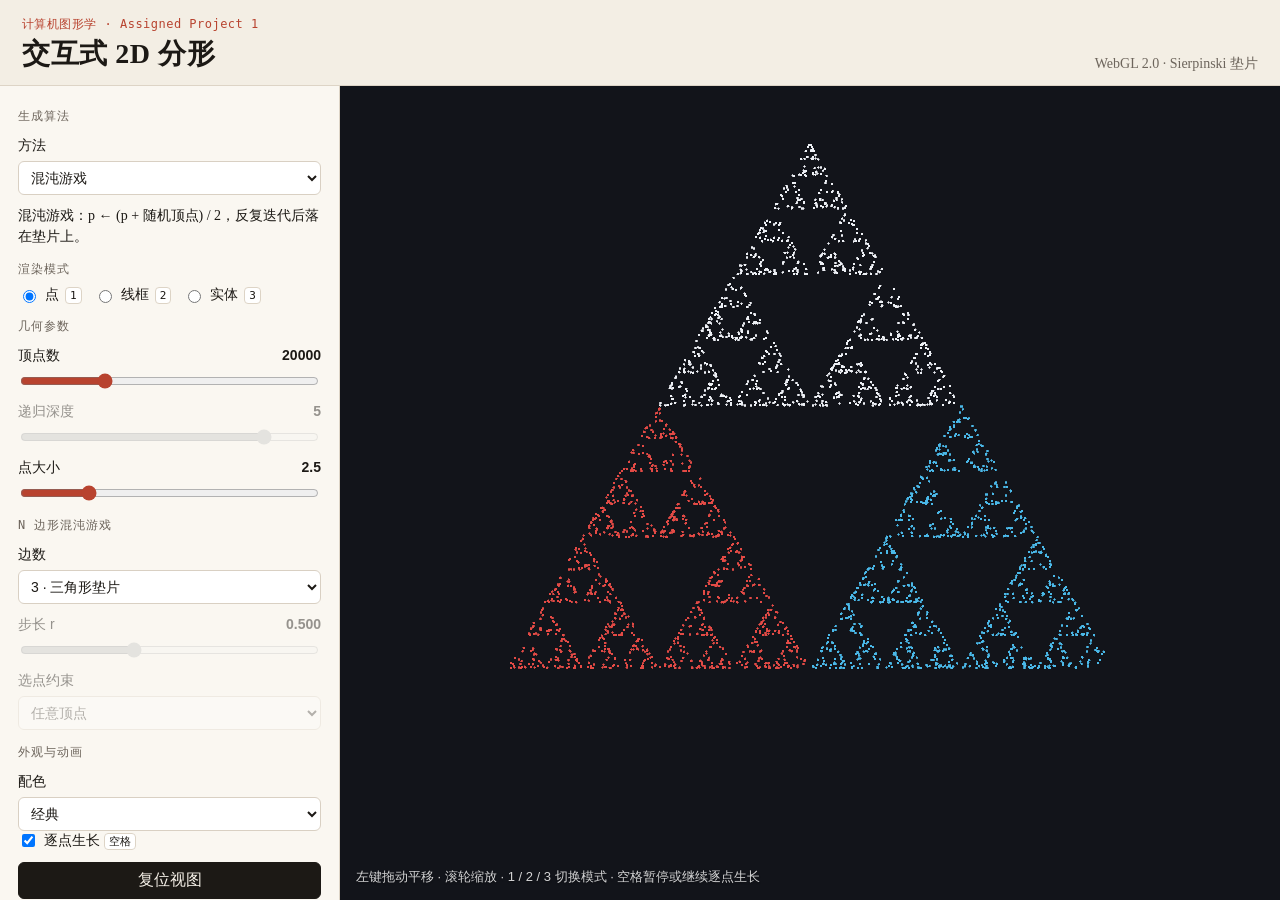
==== AP-1/index.html @ 7cd96787 "完成 AP1 交互式二维分形。 用混沌游戏和递归细分生成 Sierpinski 垫片，并带上参数面板、键鼠交互和可直接打开的静态页面。  Co-authored-by: Cursor <cursora" ====
<!DOCTYPE html>
<html lang="zh-CN">
<head>
  <meta charset="utf-8">
  <meta name="viewport" content="width=device-width, initial-scale=1">
  <title>AP1 · 交互式 2D 分形</title>
  <link rel="stylesheet" href="css/style.css">
</head>
<body>
  <header class="topbar">
    <div>
      <p class="eyebrow">计算机图形学 · Assigned Project 1</p>
      <h1>交互式 2D 分形</h1>
    </div>
    <p class="topbar-note">WebGL 2.0 · Sierpinski 垫片</p>
  </header>

  <main>
    <section class="panel" aria-label="参数面板">
      <fieldset>
        <legend>生成算法</legend>
        <label class="select-field">
          <span>方法</span>
          <select id="algorithm">
            <option value="chaos">混沌游戏</option>
            <option value="recursive">递归细分</option>
            <option value="tetra">四面体垫片（3D 预览）</option>
          </select>
        </label>
        <p id="formula" class="formula"></p>
      </fieldset>

      <fieldset>
        <legend>渲染模式</legend>
        <div class="mode-row">
          <label><input type="radio" name="mode" id="mode-points" value="points" checked> 点 <kbd>1</kbd></label>
          <label><input type="radio" name="mode" id="mode-lines" value="lines"> 线框 <kbd>2</kbd></label>
          <label><input type="radio" name="mode" id="mode-triangles" value="triangles"> 实体 <kbd>3</kbd></label>
        </div>
      </fieldset>

      <fieldset>
        <legend>几何参数</legend>
        <label class="slider-field" id="vertex-count-field">
          <span>顶点数 <strong id="vertex-count-value">20000</strong></span>
          <input id="vertex-count" type="range" min="5000" max="60000" step="1000" value="20000">
        </label>
        <label class="slider-field" id="depth-field">
          <span>递归深度 <strong id="depth-value">5</strong></span>
          <input id="depth" type="range" min="0" max="6" step="1" value="5">
        </label>
        <label class="slider-field" id="point-size-field">
          <span>点大小 <strong id="point-size-value">2.5</strong></span>
          <input id="point-size" type="range" min="1" max="8" step="0.5" value="2.5">
        </label>
      </fieldset>

      <fieldset>
        <legend>n 边形混沌游戏</legend>
        <label class="select-field" id="ngon-field">
          <span>边数</span>
          <select id="sides">
            <option value="3">3 · 三角形垫片</option>
            <option value="4">4 · 四边形</option>
            <option value="5">5 · 五边形</option>
            <option value="6">6 · 六边形</option>
          </select>
        </label>
        <label class="slider-field" id="ratio-field">
          <span>步长 r <strong id="ratio-value">0.500</strong></span>
          <input id="ratio" type="range" min="0.35" max="0.75" step="0.001" value="0.5">
        </label>
        <label class="select-field" id="restriction-field">
          <span>选点约束</span>
          <select id="restriction">
            <option value="none">任意顶点</option>
            <option value="no-repeat">不重复上一顶点</option>
            <option value="no-neighbor">不选相邻顶点</option>
          </select>
        </label>
      </fieldset>

      <fieldset>
        <legend>外观与动画</legend>
        <label class="select-field">
          <span>配色</span>
          <select id="palette">
            <option value="classic">经典</option>
            <option value="warm">暖色</option>
            <option value="neon">霓虹</option>
          </select>
        </label>
        <label class="check-field">
          <input id="growing" type="checkbox" checked>
          <span>逐点生长 <kbd>空格</kbd></span>
        </label>
        <button id="reset-view" type="button">复位视图</button>
      </fieldset>

      <p id="status" class="status">正在准备几何数据…</p>
    </section>

    <section class="stage">
      <canvas id="gl-canvas" tabindex="0" aria-label="分形画布"></canvas>
      <p id="hint" class="hint">左键拖动平移 · 滚轮缩放 · 1 / 2 / 3 切换模式 · 空格暂停或继续逐点生长</p>
    </section>
  </main>

  <script id="vertex-shader" type="x-shader/x-vertex">#version 300 es
in vec3 aPosition;
in vec3 aColor;
in vec3 aNormal;

uniform mat4 uMVP;
uniform mat4 uModel;
uniform float uPointSize;
uniform float uLighting;

out vec3 vColor;

void main() {
    gl_Position = uMVP * vec4(aPosition, 1.0);
    gl_PointSize = uPointSize;
    if (uLighting > 0.5) {
        vec3 n = normalize(mat3(uModel) * aNormal);
        vec3 lightDir = normalize(vec3(0.35, 0.8, 0.5));
        float lambert = abs(dot(n, lightDir));
        vColor = aColor * (0.32 + 0.68 * lambert);
    } else {
        vColor = aColor;
    }
}
</script>

  <script id="fragment-shader" type="x-shader/x-fragment">#version 300 es
precision mediump float;

in vec3 vColor;
uniform float uRoundPoints;
out vec4 fColor;

void main() {
    if (uRoundPoints > 0.5) {
        vec2 p = gl_PointCoord * 2.0 - 1.0;
        if (dot(p, p) > 1.0) discard;
    }
    fColor = vec4(vColor, 1.0);
}
</script>

  <script src="Common/webgl-utils.js"></script>
  <script src="Common/MV.js"></script>
  <script src="Common/initShaders.js"></script>
  <script type="module" src="js/main.js"></script>
</body>
</html>
---- AP-1/css/style.css ----
:root {
  --ink: #1c1915;
  --muted: #6d655c;
  --line: #ddd4c6;
  --paper: #f3eee4;
  --panel: #faf7f1;
  --accent: #b8432f;
  --stage: #121417;
  color: var(--ink);
  font-family: "Iowan Old Style", "Palatino Linotype", Palatino, "Songti SC", "Noto Serif SC", serif;
}

* { box-sizing: border-box; }

html, body {
  margin: 0;
  height: 100%;
  background: var(--paper);
}

body {
  display: flex;
  flex-direction: column;
  min-height: 100%;
}

.topbar {
  display: flex;
  justify-content: space-between;
  align-items: flex-end;
  gap: 16px;
  padding: 16px 22px 12px;
  border-bottom: 1px solid var(--line);
}

.eyebrow {
  margin: 0 0 2px;
  color: var(--accent);
  font-family: "SF Mono", ui-monospace, Menlo, Consolas, monospace;
  font-size: 12px;
  letter-spacing: 0.04em;
}

h1 {
  margin: 0;
  font-size: 28px;
  font-weight: 600;
  letter-spacing: 0.02em;
}

.topbar-note {
  margin: 0;
  color: var(--muted);
  font-size: 14px;
}

main {
  flex: 1;
  display: flex;
  min-height: 0;
}

.panel {
  width: 340px;
  flex: none;
  overflow: auto;
  padding: 8px 18px 20px;
  background: var(--panel);
  border-right: 1px solid var(--line);
}

fieldset {
  margin: 14px 0 0;
  padding: 0;
  border: 0;
}

legend {
  padding: 0;
  font-family: "SF Mono", ui-monospace, Menlo, Consolas, monospace;
  font-size: 12px;
  letter-spacing: 0.08em;
  text-transform: uppercase;
  color: var(--muted);
}

.formula {
  margin: 10px 0 0;
  color: var(--ink);
  font-size: 14px;
  line-height: 1.5;
}

.mode-row {
  display: flex;
  flex-wrap: wrap;
  gap: 8px 12px;
  margin-top: 8px;
}

.mode-row label,
.check-field,
.select-field,
.slider-field {
  font-family: "Avenir Next", "PingFang SC", "Hiragino Sans GB", "Noto Sans SC", sans-serif;
  font-size: 14px;
}

.mode-row label,
.check-field {
  display: flex;
  align-items: center;
  gap: 6px;
}

.select-field,
.slider-field {
  display: flex;
  flex-direction: column;
  gap: 6px;
  margin-top: 12px;
}

.select-field span,
.slider-field span {
  display: flex;
  justify-content: space-between;
}

select, button, input[type="range"] {
  accent-color: var(--accent);
}

select, button {
  font: inherit;
  color: var(--ink);
  background: #fff;
  border: 1px solid #d9d0c3;
  border-radius: 6px;
  padding: 7px 8px;
}

button {
  width: 100%;
  margin-top: 12px;
  cursor: pointer;
  background: var(--ink);
  color: #f6f1e8;
  border-color: var(--ink);
}

button:hover { background: #3a332c; }

kbd {
  font-family: "SF Mono", ui-monospace, Menlo, monospace;
  font-size: 11px;
  padding: 1px 4px;
  border: 1px solid var(--line);
  border-radius: 4px;
  background: #fff;
}

.is-disabled {
  opacity: 0.45;
}

.status {
  margin: 16px 0 0;
  padding-top: 12px;
  border-top: 1px solid var(--line);
  color: var(--muted);
  font-family: "SF Mono", ui-monospace, Menlo, Consolas, monospace;
  font-size: 12px;
  line-height: 1.5;
}

.stage {
  position: relative;
  flex: 1;
  min-width: 0;
  background: var(--stage);
}

canvas {
  display: block;
  width: 100%;
  height: 100%;
  outline: none;
  cursor: grab;
}

canvas:active { cursor: grabbing; }

.hint {
  position: absolute;
  left: 16px;
  bottom: 14px;
  margin: 0;
  color: rgba(255, 255, 255, 0.82);
  font-family: "Avenir Next", "PingFang SC", "Noto Sans SC", sans-serif;
  font-size: 13px;
  text-shadow: 0 1px 2px rgba(0, 0, 0, 0.45);
  pointer-events: none;
}

@media (max-width: 800px) {
  main { flex-direction: column; }
  .panel { width: auto; max-height: 42vh; }
  .stage { min-height: 58vh; }
}
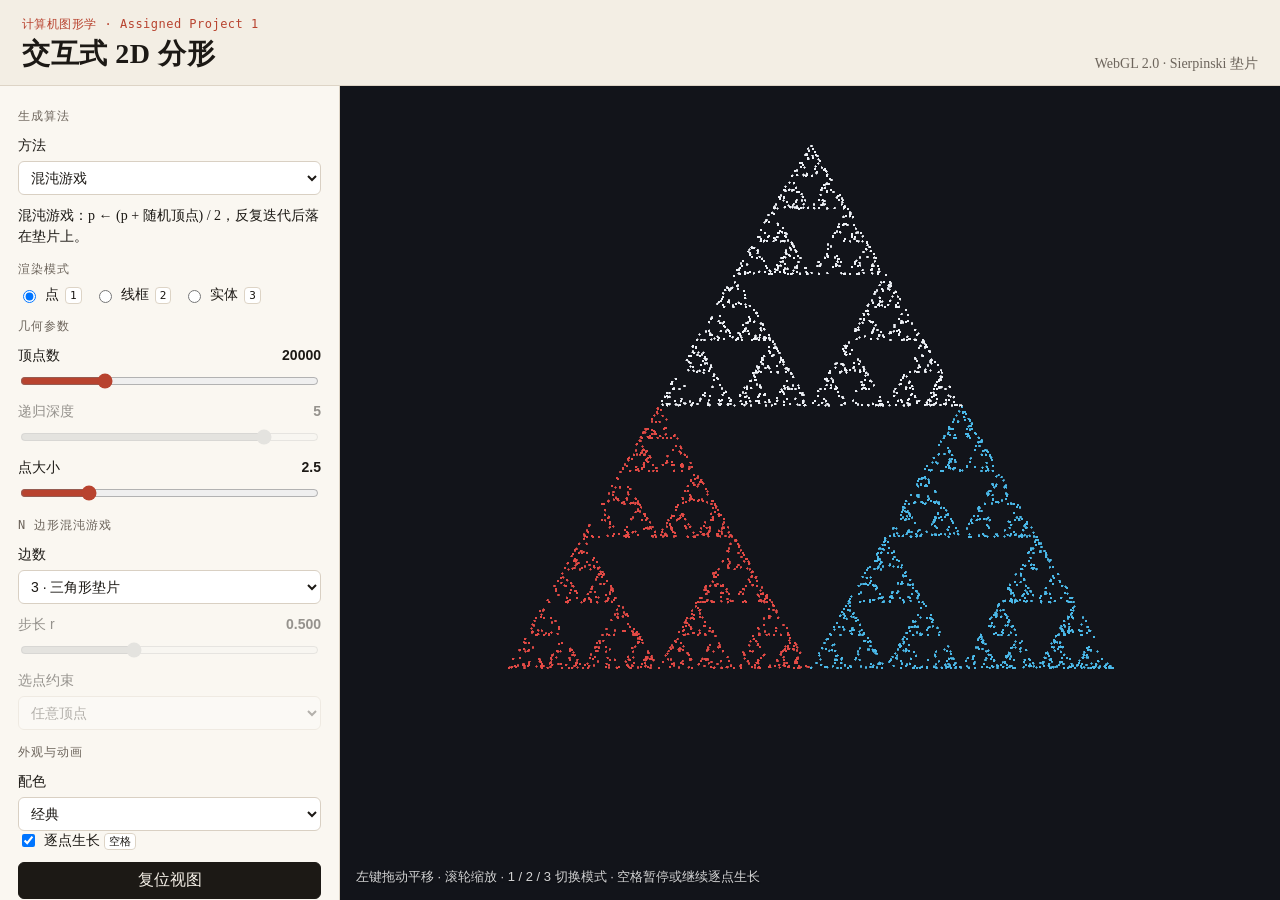
==== commit 6b813d7f: "为 AP1 补上中文注释，说明每个文件的职责和算法怎么跑。 方便上机抽问时直接对着代码讲数据从哪来、矩阵怎么乘、交互改的是哪一项状态。  Co-authored-by: Cursor <cursora" ====
--- a/AP-1/index.html
+++ b/AP-1/index.html
@@ -1,4 +1,16 @@
 <!DOCTYPE html>
+<!--
+  文件：index.html
+
+  这是 AP1 的页面入口，浏览器打开的就是它。它自己不算分形，只把零件拼到一页上：
+    左侧参数面板     控件，逻辑在 js/ui.js
+    canvas           画布，真正绘制在 js/main.js
+    两段 script      顶点着色器和片元着色器，initShaders 按 id 读它们
+    Common/          教材工具库：创建上下文、向量矩阵、编译着色器
+    js/main.js       模块入口，再去调用 geometry / interaction / ui
+
+  脚本顺序不能倒。Common 必须先于 main.js，因为模块要使用它们的全局函数。
+-->
 <html lang="zh-CN">
 <head>
   <meta charset="utf-8">
@@ -106,24 +118,37 @@
     </section>
   </main>
 
+  <!--
+    着色器写在 script 标签里，type 不是 JavaScript，浏览器不会执行。
+    initShaders 用这两个 id 把文本取出来编译。
+    #version 300 es 必须是第一行，这是 WebGL 2 的着色器版本。
+    WebGL 2 用 in / out，不再用旧的 attribute / varying。
+  -->
   <script id="vertex-shader" type="x-shader/x-vertex">#version 300 es
+// 每个顶点一份：坐标、颜色、法线。由 main.js 的 VBO 提供。
 in vec3 aPosition;
 in vec3 aColor;
 in vec3 aNormal;
 
+// 整幅图共用。uMVP 把模型坐标变到裁剪坐标；uModel 只含旋转，用来转法线。
 uniform mat4 uMVP;
 uniform mat4 uModel;
 uniform float uPointSize;
 uniform float uLighting;
 
+// 传给片元着色器。光栅化时会在顶点之间插值。
 out vec3 vColor;
 
 void main() {
+    // gl_Position 是裁剪坐标，xy 在 [-1, 1] 里才会出现在画面上。
     gl_Position = uMVP * vec4(aPosition, 1.0);
+    // 点的大小用像素计。三角形和线段会忽略它。
     gl_PointSize = uPointSize;
     if (uLighting > 0.5) {
+        // mat3(uModel) 取旋转部分。法线跟着模型转，光照方向留在相机一侧。
         vec3 n = normalize(mat3(uModel) * aNormal);
         vec3 lightDir = normalize(vec3(0.35, 0.8, 0.5));
+        // abs 让正反面都亮。垫片有朝内的洞，单面光照会有一整片是黑的。
         float lambert = abs(dot(n, lightDir));
         vColor = aColor * (0.32 + 0.68 * lambert);
     } else {
@@ -140,6 +165,8 @@
 out vec4 fColor;
 
 void main() {
+    // gl_PointCoord 是当前片元在点精灵里的位置，范围 0 到 1。
+    // 离点中心超过半径就丢掉，方点就变成圆点。画三角形时这个开关是关的。
     if (uRoundPoints > 0.5) {
         vec2 p = gl_PointCoord * 2.0 - 1.0;
         if (dot(p, p) > 1.0) discard;
@@ -148,6 +175,7 @@
 }
 </script>
 
+  <!-- 先加载教材工具，再加载模块。模块里直接使用它们的全局函数。 -->
   <script src="Common/webgl-utils.js"></script>
   <script src="Common/MV.js"></script>
   <script src="Common/initShaders.js"></script>
--- a/AP-1/css/style.css
+++ b/AP-1/css/style.css
@@ -1,3 +1,11 @@
+/*
+ * 文件：css/style.css
+ *
+ * 这个文件只负责页面长什么样，不参与画分形。
+ * 左边是参数面板，右边（窄屏时改到下面）是 WebGL 画布。
+ * 画布里的垫片颜色由着色器决定，不由这里的 CSS 决定。
+ */
+
 :root {
   --ink: #1c1915;
   --muted: #6d655c;
